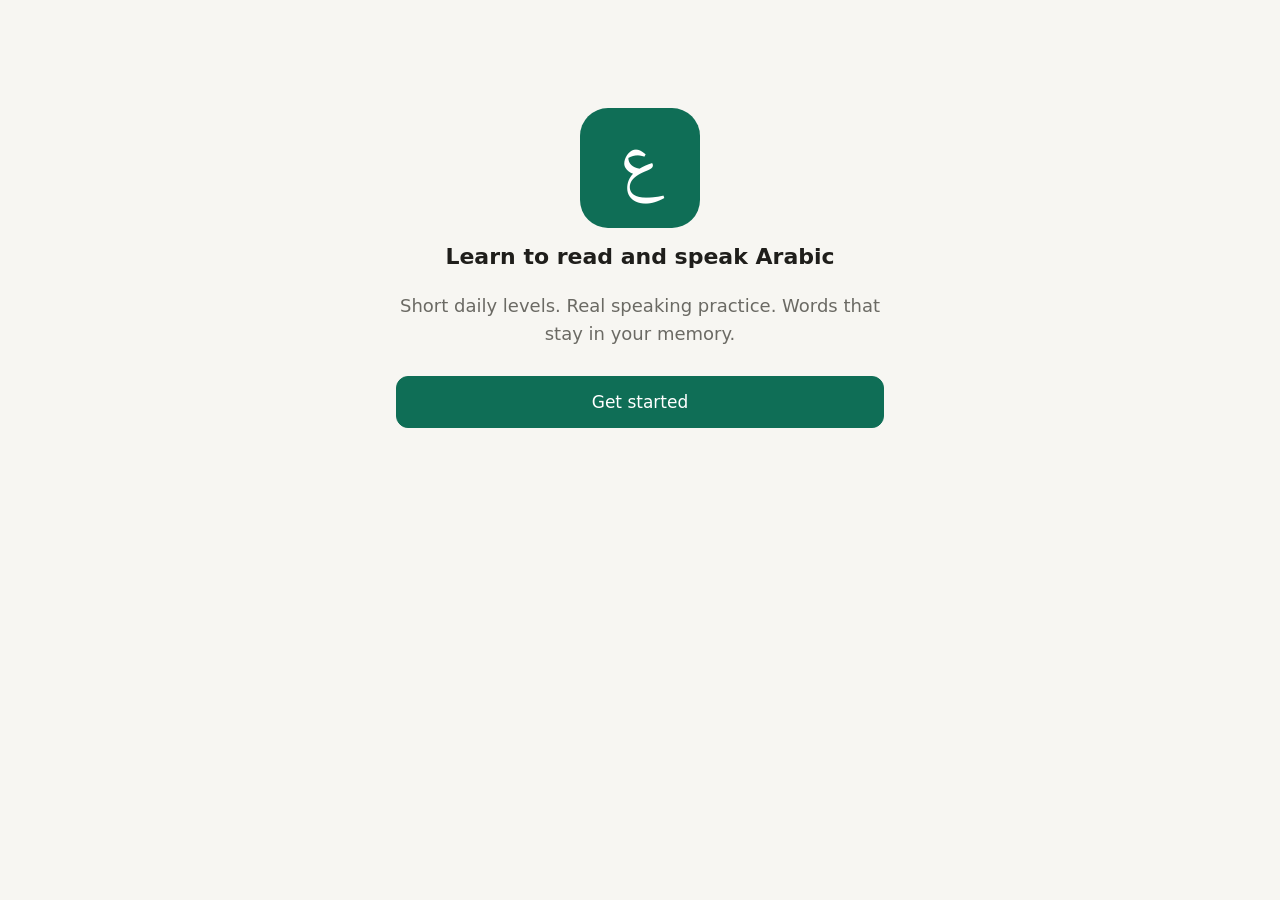
==== index.html @ 5d6df6ac "Release 1: engine, onboarding, Foundations, Umrah path Days 1-7 Co-Authored-By: Claude Opus 5.5 <nor" ====
<!DOCTYPE html>
<html lang="en" dir="ltr">
<head>
  <meta charset="utf-8">
  <meta name="viewport" content="width=device-width, initial-scale=1, viewport-fit=cover">
  <title>KN Arabic Tutor</title>
  <meta name="description" content="Learn to read and speak Arabic with short daily levels and speaking practice.">
  <meta name="theme-color" content="#0f6e56">
  <link rel="manifest" href="manifest.webmanifest">
  <link rel="icon" href="icons/icon.svg" type="image/svg+xml">
  <link rel="apple-touch-icon" href="icons/icon-192.png">
  <link rel="preconnect" href="https://fonts.googleapis.com">
  <link rel="preconnect" href="https://fonts.gstatic.com" crossorigin>
  <link href="https://fonts.googleapis.com/css2?family=Noto+Naskh+Arabic:wght@400;600&family=Noto+Nastaliq+Urdu&display=swap" rel="stylesheet">
  <link rel="stylesheet" href="css/style.css">
</head>
<body>
  <div id="app"><main class="screen"><p class="hint center">Loading…</p></main></div>
  <noscript>This app needs JavaScript.</noscript>
  <script type="module" src="js/app.js"></script>
</body>
</html>
---- css/style.css ----
:root {
  --bg: #f7f6f2; --card: #ffffff; --ink: #1f1e1b; --muted: #6b6a64; --line: #e3e1da;
  --accent: #0f6e56; --accent-bg: #e1f5ee; --good: #2f7d1f; --good-bg: #eaf3de; --bad: #a32d2d; --bad-bg: #fcebeb;
  --warn: #854f0b; --radius: 14px;
  --ar: 'Noto Naskh Arabic', 'Geeza Pro', 'Arial', serif;
}
@media (prefers-color-scheme: dark) {
  :root { --bg: #171715; --card: #22221f; --ink: #f1efe8; --muted: #a9a79f; --line: #3a3935;
    --accent: #5dcaa5; --accent-bg: #0b3b30; --good: #97c459; --good-bg: #1f3310; --bad: #f09595; --bad-bg: #4a1818; --warn: #fac775; }
}
* { box-sizing: border-box; }
html, body { margin: 0; background: var(--bg); color: var(--ink); font: 16px/1.55 system-ui, -apple-system, 'Segoe UI', Roboto, sans-serif; }
html[lang=ur] body { font-family: 'Noto Nastaliq Urdu', system-ui, sans-serif; line-height: 2; }
.screen { max-width: 520px; margin: 0 auto; padding: 16px 16px calc(32px + env(safe-area-inset-bottom)); }
h1 { font-size: 22px; font-weight: 600; margin: 12px 0 8px; }
h2 { font-size: 17px; font-weight: 600; margin: 20px 0 8px; }
.hint { color: var(--muted); font-size: 14px; }
.center { text-align: center; }
.hidden { display: none !important; }
.ar { font-family: var(--ar); direction: rtl; unicode-bidi: isolate; }
.lead { font-size: 18px; color: var(--muted); }
.ok { color: var(--good); } .bad { color: var(--bad); } .warn { color: var(--warn); }
.err { color: var(--bad); font-size: 14px; min-height: 1em; }

.btn { appearance: none; border: 1px solid var(--line); background: var(--card); color: var(--ink); border-radius: 12px; padding: 12px 16px; font: inherit; font-weight: 500; cursor: pointer; min-height: 48px; }
.btn:active { transform: scale(0.98); }
.btn.primary { background: var(--accent); border-color: var(--accent); color: #fff; }
@media (prefers-color-scheme: dark) { .btn.primary { color: #062b22; } }
.btn.big { width: 100%; margin: 10px 0; font-size: 17px; }
.btn.small { min-height: 36px; padding: 6px 12px; font-size: 14px; }
.btn.round { width: 56px; height: 56px; border-radius: 50%; font-size: 20px; padding: 0; }
.btn.good, .opt.good { background: var(--good-bg); border-color: var(--good); color: var(--good); }
.btn.bad, .opt.bad { background: var(--bad-bg); border-color: var(--bad); color: var(--bad); }
.btn:disabled { opacity: .6; }
.btn.file { display: block; text-align: center; line-height: 24px; }
.icon-btn { border: 0; background: none; color: var(--ink); font-size: 22px; width: 44px; height: 44px; cursor: pointer; }
.row { display: flex; gap: 10px; margin-top: 14px; }
.row .btn { flex: 1; }
.stack { display: grid; gap: 4px; }

.welcome { text-align: center; padding-top: 12vh; }
.logo { font-size: 72px; width: 120px; height: 120px; margin: 0 auto 8px; border-radius: 28px; background: var(--accent); color: #fff; display: grid; place-items: center; line-height: 1; }
.ob-progress { height: 4px; background: var(--line); border-radius: 4px; overflow: hidden; margin: 8px 0 16px; }
.ob-progress span, .lv-bar i, .bar i { display: block; height: 100%; background: var(--accent); border-radius: 4px; }
.choices { display: grid; gap: 10px; margin: 12px 0; }
.choice { display: flex; gap: 12px; align-items: flex-start; padding: 14px; border: 1px solid var(--line); border-radius: var(--radius); background: var(--card); cursor: pointer; }
.choice input { margin-top: 4px; width: 20px; height: 20px; accent-color: var(--accent); }
.choice span { display: grid; } .choice small { color: var(--muted); }
.choice.disabled { opacity: .55; }
input[type=date], input[type=password], input[type=text], select { width: 100%; min-height: 48px; border: 1px solid var(--line); border-radius: 12px; padding: 10px 12px; font: inherit; background: var(--card); color: var(--ink); margin: 6px 0 12px; }
.result { font-size: 40px; font-weight: 600; text-align: center; margin: 8px 0; }

.top { display: flex; align-items: center; justify-content: space-between; gap: 8px; }
.day { font-size: 24px; font-weight: 600; }
.stats { display: grid; grid-template-columns: repeat(4, 1fr); gap: 8px; margin: 16px 0; }
.summary .stats { grid-template-columns: repeat(2, 1fr); }
.stat { background: var(--card); border: 1px solid var(--line); border-radius: 12px; padding: 10px 6px; text-align: center; }
.stat b { display: block; font-size: 22px; }
.stat span { font-size: 12px; color: var(--muted); }
.banner { background: var(--accent-bg); border-radius: 12px; padding: 10px 12px; margin: 8px 0; display: flex; gap: 8px; align-items: center; justify-content: space-between; font-size: 14px; }
.ready .bar-row { display: grid; grid-template-columns: 1fr 90px 44px; gap: 8px; align-items: center; font-size: 14px; margin: 6px 0; }
.bar { height: 8px; background: var(--line); border-radius: 8px; overflow: hidden; }

.lv-top { display: flex; align-items: center; gap: 8px; }
.lv-bar { flex: 1; height: 8px; background: var(--line); border-radius: 8px; overflow: hidden; }
.round-name { color: var(--accent); font-weight: 600; font-size: 14px; margin: 8px 0; }
.card { background: var(--card); border: 1px solid var(--line); border-radius: var(--radius); padding: 18px 16px; text-align: center; margin: 8px 0; }
.big-ar { font-size: 44px; line-height: 1.7; }
.letter { font-size: 96px; line-height: 1.4; }
.ayah { font-size: 30px; line-height: 2.1; }
.tr { color: var(--muted); font-size: 16px; margin-top: 4px; }
.mean { font-size: 19px; font-weight: 600; margin-top: 8px; }
.mean-ur { font-family: 'Noto Nastaliq Urdu', serif; font-size: 17px; color: var(--muted); line-height: 2.1; }
.hook { margin-top: 12px; padding: 10px 12px; background: var(--accent-bg); border-radius: 10px; text-align: start; font-size: 14px; }
.label { display: block; font-size: 12px; color: var(--muted); text-transform: none; }
.forms { display: grid; grid-template-columns: 1fr 1fr; gap: 8px; margin-top: 12px; }
.forms > div, .msa { border: 1px dashed var(--line); border-radius: 10px; padding: 8px; }
.forms .ar, .msa .ar { display: block; font-size: 22px; }
.forms small { color: var(--muted); }
.msa { margin-top: 8px; }
.audio { display: flex; gap: 10px; align-items: center; justify-content: center; margin: 10px 0; }
.q { font-weight: 600; margin: 8px 0; }
.options { display: grid; gap: 10px; margin: 12px 0; }
.opt { font-size: 17px; min-height: 56px; }
.ar-opt .ar, .opt .ar { font-size: 26px; }
.fb { min-height: 1.5em; font-size: 15px; text-align: center; }
.fb.ok { color: var(--good); } .fb.bad { color: var(--bad); }
.mic-btn { display: flex; align-items: center; justify-content: center; gap: 10px; }
.mic { width: 14px; height: 20px; border: 2px solid currentColor; border-radius: 8px; display: inline-block; }
.gem { white-space: pre-wrap; font-size: 14px; text-align: start; margin: 8px 0; }
#gem { margin-top: 6px; }
.line { min-height: 64px; border-bottom: 2px solid var(--line); display: flex; flex-wrap: wrap; gap: 8px; padding: 8px 0; }
.tiles { display: flex; flex-wrap: wrap; gap: 8px; margin: 12px 0; min-height: 56px; }
.tile { font-family: var(--ar); font-size: 24px; min-height: 52px; padding: 0 14px; border-radius: 12px; border: 1px solid var(--line); background: var(--card); color: var(--ink); cursor: pointer; }
.tile.used { opacity: .3; }
.score { font-size: 56px; font-weight: 700; text-align: center; }
.missed { padding: 0; list-style: none; } .missed li { padding: 6px 0; border-bottom: 1px solid var(--line); }
.missed .ar { font-size: 22px; }
.settings label { display: block; font-size: 14px; color: var(--muted); }
.settings label.inline { display: flex; gap: 8px; align-items: center; color: var(--ink); font-size: 15px; margin: 6px 0; }
.settings fieldset { border: 1px solid var(--line); border-radius: 12px; margin: 6px 0 12px; }
hr { border: 0; border-top: 1px solid var(--line); margin: 20px 0; }
.toast { position: fixed; left: 50%; bottom: 24px; transform: translateX(-50%); background: var(--ink); color: var(--bg); padding: 10px 16px; border-radius: 10px; font-size: 14px; max-width: 90vw; z-index: 10; }
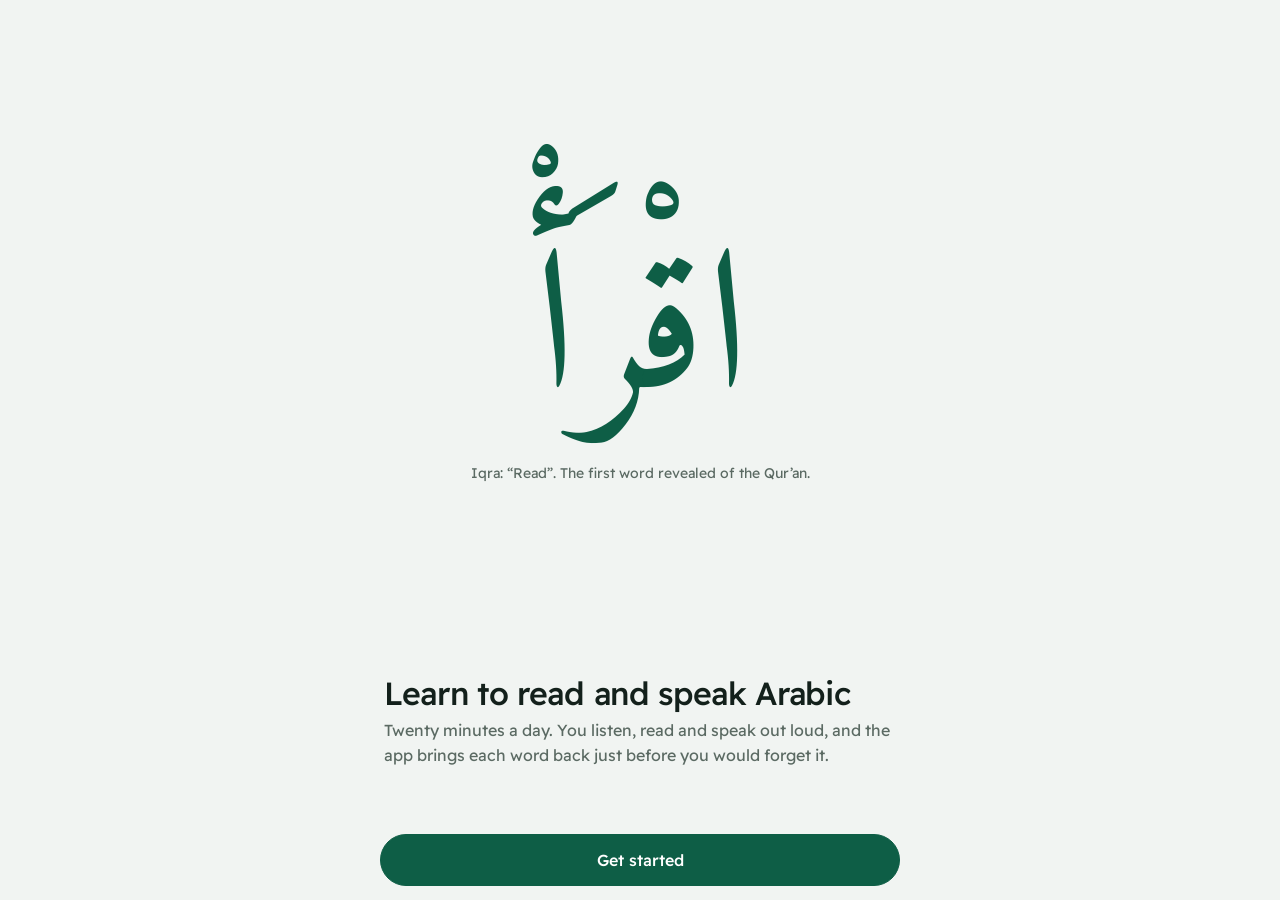
==== commit 55b1effe: "v3: design revamp — tabbed app shell, Today screen with 8-point streak star, bottom action dock with" ====
--- a/index.html
+++ b/index.html
@@ -5,17 +5,18 @@
   <meta name="viewport" content="width=device-width, initial-scale=1, viewport-fit=cover">
   <title>KN Arabic Tutor</title>
   <meta name="description" content="Learn to read and speak Arabic with short daily levels and speaking practice.">
-  <meta name="theme-color" content="#0f6e56">
+  <meta name="theme-color" content="#F1F4F2" media="(prefers-color-scheme: light)">
+  <meta name="theme-color" content="#0E1613" media="(prefers-color-scheme: dark)">
   <link rel="manifest" href="manifest.webmanifest">
   <link rel="icon" href="icons/icon.svg" type="image/svg+xml">
   <link rel="apple-touch-icon" href="icons/icon-192.png">
   <link rel="preconnect" href="https://fonts.googleapis.com">
   <link rel="preconnect" href="https://fonts.gstatic.com" crossorigin>
-  <link href="https://fonts.googleapis.com/css2?family=Noto+Naskh+Arabic:wght@400;600&family=Noto+Nastaliq+Urdu&display=swap" rel="stylesheet">
+  <link href="https://fonts.googleapis.com/css2?family=Amiri:wght@400;700&family=Amiri+Quran&family=Noto+Nastaliq+Urdu:wght@400;600&family=Readex+Pro:wght@300;400;500;600&display=swap" rel="stylesheet">
   <link rel="stylesheet" href="css/style.css">
 </head>
 <body>
-  <div id="app"><main class="screen"><p class="hint center">Loading…</p></main></div>
+  <div id="app"><div class="boot"><div class="boot-mark ar" lang="ar">ع</div></div></div>
   <noscript>This app needs JavaScript.</noscript>
   <script type="module" src="js/app.js"></script>
 </body>
--- a/css/style.css
+++ b/css/style.css
@@ -1,103 +1,283 @@
+/* KN Arabic Tutor — "Marble and green".
+   Cool marble page, Rawdah green for action, brass only for achievement (streak star, boss levels).
+   Readex Pro for interface text, Amiri for Arabic, Amiri Quran for ayahs, Noto Nastaliq for Urdu. */
 :root {
-  --bg: #f7f6f2; --card: #ffffff; --ink: #1f1e1b; --muted: #6b6a64; --line: #e3e1da;
-  --accent: #0f6e56; --accent-bg: #e1f5ee; --good: #2f7d1f; --good-bg: #eaf3de; --bad: #a32d2d; --bad-bg: #fcebeb;
-  --warn: #854f0b; --radius: 14px;
-  --ar: 'Noto Naskh Arabic', 'Geeza Pro', 'Arial', serif;
+  --marble: #F1F4F2; --paper: #FFFFFF; --ink: #13201B; --muted: #5B6A63; --faint: #8A9893; --line: #DCE3DF;
+  --green: #0E5E46; --on-green: #FFFFFF; --mint: #DDF0E7; --mint-ink: #0B4B38;
+  --brass: #B4862C; --brass-wash: #F5ECD8; --brass-ink: #6E4F10;
+  --rose: #B13A48; --rose-wash: #F9E4E6;
+  --shadow: 0 1px 0 rgba(19, 32, 27, .04), 0 8px 24px -12px rgba(19, 32, 27, .18);
+  --ui: 'Readex Pro', system-ui, -apple-system, 'Segoe UI', Roboto, sans-serif;
+  --arabic: 'Amiri', 'Noto Naskh Arabic', 'Geeza Pro', serif;
+  --quran: 'Amiri Quran', 'Amiri', serif;
+  --urdu: 'Noto Nastaliq Urdu', 'Jameel Noori Nastaleeq', serif;
+  --dock-h: 96px;
 }
 @media (prefers-color-scheme: dark) {
-  :root { --bg: #171715; --card: #22221f; --ink: #f1efe8; --muted: #a9a79f; --line: #3a3935;
-    --accent: #5dcaa5; --accent-bg: #0b3b30; --good: #97c459; --good-bg: #1f3310; --bad: #f09595; --bad-bg: #4a1818; --warn: #fac775; }
+  :root {
+    --marble: #0E1613; --paper: #16221D; --ink: #E6EEE9; --muted: #9AABA3; --faint: #71817A; --line: #26352F;
+    --green: #4FC08F; --on-green: #062419; --mint: #173A2D; --mint-ink: #B9E9D3;
+    --brass: #DDB461; --brass-wash: #3A2F17; --brass-ink: #F1D9A2;
+    --rose: #F08A95; --rose-wash: #3D1C21;
+    --shadow: 0 1px 0 rgba(0, 0, 0, .3), 0 10px 30px -14px rgba(0, 0, 0, .7);
+  }
 }
+
 * { box-sizing: border-box; }
-html, body { margin: 0; background: var(--bg); color: var(--ink); font: 16px/1.55 system-ui, -apple-system, 'Segoe UI', Roboto, sans-serif; }
-html[lang=ur] body { font-family: 'Noto Nastaliq Urdu', system-ui, sans-serif; line-height: 2; }
-.screen { max-width: 520px; margin: 0 auto; padding: 16px 16px calc(32px + env(safe-area-inset-bottom)); }
-h1 { font-size: 22px; font-weight: 600; margin: 12px 0 8px; }
-h2 { font-size: 17px; font-weight: 600; margin: 20px 0 8px; }
-.hint { color: var(--muted); font-size: 14px; }
+html { -webkit-text-size-adjust: 100%; }
+body { margin: 0; background: var(--marble); color: var(--ink); font: 400 16px/1.55 var(--ui); -webkit-font-smoothing: antialiased; }
+html[lang=ur] body { font-family: var(--urdu), var(--ui); line-height: 2.05; }
+button, input, select { font: inherit; color: inherit; }
+button { cursor: pointer; -webkit-tap-highlight-color: transparent; }
+:focus-visible { outline: 3px solid var(--green); outline-offset: 2px; border-radius: 12px; }
+.hidden { display: none !important; }
 .center { text-align: center; }
-.hidden { display: none !important; }
-.ar { font-family: var(--ar); direction: rtl; unicode-bidi: isolate; }
-.lead { font-size: 18px; color: var(--muted); }
-.ok { color: var(--good); } .bad { color: var(--bad); } .warn { color: var(--warn); }
-.err { color: var(--bad); font-size: 14px; min-height: 1em; }
-
-.btn { appearance: none; border: 1px solid var(--line); background: var(--card); color: var(--ink); border-radius: 12px; padding: 12px 16px; font: inherit; font-weight: 500; cursor: pointer; min-height: 48px; }
-.btn:active { transform: scale(0.98); }
-.btn.primary { background: var(--accent); border-color: var(--accent); color: #fff; }
-@media (prefers-color-scheme: dark) { .btn.primary { color: #062b22; } }
-.btn.big { width: 100%; margin: 10px 0; font-size: 17px; }
-.btn.small { min-height: 36px; padding: 6px 12px; font-size: 14px; }
-.btn.round { width: 56px; height: 56px; border-radius: 50%; font-size: 20px; padding: 0; }
-.btn.good, .opt.good { background: var(--good-bg); border-color: var(--good); color: var(--good); }
-.btn.bad, .opt.bad { background: var(--bad-bg); border-color: var(--bad); color: var(--bad); }
-.btn:disabled { opacity: .6; }
-.btn.file { display: block; text-align: center; line-height: 24px; }
-.icon-btn { border: 0; background: none; color: var(--ink); font-size: 22px; width: 44px; height: 44px; cursor: pointer; }
-.row { display: flex; gap: 10px; margin-top: 14px; }
-.row .btn { flex: 1; }
-.stack { display: grid; gap: 4px; }
-
-.welcome { text-align: center; padding-top: 12vh; }
-.logo { font-size: 72px; width: 120px; height: 120px; margin: 0 auto 8px; border-radius: 28px; background: var(--accent); color: #fff; display: grid; place-items: center; line-height: 1; }
-.ob-progress { height: 4px; background: var(--line); border-radius: 4px; overflow: hidden; margin: 8px 0 16px; }
-.ob-progress span, .lv-bar i, .bar i { display: block; height: 100%; background: var(--accent); border-radius: 4px; }
-.choices { display: grid; gap: 10px; margin: 12px 0; }
-.choice { display: flex; gap: 12px; align-items: flex-start; padding: 14px; border: 1px solid var(--line); border-radius: var(--radius); background: var(--card); cursor: pointer; }
-.choice input { margin-top: 4px; width: 20px; height: 20px; accent-color: var(--accent); }
-.choice span { display: grid; } .choice small { color: var(--muted); }
-.choice.disabled { opacity: .55; }
-input[type=date], input[type=password], input[type=text], select { width: 100%; min-height: 48px; border: 1px solid var(--line); border-radius: 12px; padding: 10px 12px; font: inherit; background: var(--card); color: var(--ink); margin: 6px 0 12px; }
-.result { font-size: 40px; font-weight: 600; text-align: center; margin: 8px 0; }
-
-.top { display: flex; align-items: center; justify-content: space-between; gap: 8px; }
-.day { font-size: 24px; font-weight: 600; }
-.stats { display: grid; grid-template-columns: repeat(4, 1fr); gap: 8px; margin: 16px 0; }
-.summary .stats { grid-template-columns: repeat(2, 1fr); }
-.stat { background: var(--card); border: 1px solid var(--line); border-radius: 12px; padding: 10px 6px; text-align: center; }
-.stat b { display: block; font-size: 22px; }
-.stat span { font-size: 12px; color: var(--muted); }
-.banner { background: var(--accent-bg); border-radius: 12px; padding: 10px 12px; margin: 8px 0; display: flex; gap: 8px; align-items: center; justify-content: space-between; font-size: 14px; }
-.ready .bar-row { display: grid; grid-template-columns: 1fr 90px 44px; gap: 8px; align-items: center; font-size: 14px; margin: 6px 0; }
-.bar { height: 8px; background: var(--line); border-radius: 8px; overflow: hidden; }
-
-.lv-top { display: flex; align-items: center; gap: 8px; }
-.lv-bar { flex: 1; height: 8px; background: var(--line); border-radius: 8px; overflow: hidden; }
-.round-name { color: var(--accent); font-weight: 600; font-size: 14px; margin: 8px 0; }
-.card { background: var(--card); border: 1px solid var(--line); border-radius: var(--radius); padding: 18px 16px; text-align: center; margin: 8px 0; }
-.big-ar { font-size: 44px; line-height: 1.7; }
-.letter { font-size: 96px; line-height: 1.4; }
-.ayah { font-size: 30px; line-height: 2.1; }
-.tr { color: var(--muted); font-size: 16px; margin-top: 4px; }
-.mean { font-size: 19px; font-weight: 600; margin-top: 8px; }
-.mean-ur { font-family: 'Noto Nastaliq Urdu', serif; font-size: 17px; color: var(--muted); line-height: 2.1; }
-.hook { margin-top: 12px; padding: 10px 12px; background: var(--accent-bg); border-radius: 10px; text-align: start; font-size: 14px; }
-.label { display: block; font-size: 12px; color: var(--muted); text-transform: none; }
-.forms { display: grid; grid-template-columns: 1fr 1fr; gap: 8px; margin-top: 12px; }
-.forms > div, .msa { border: 1px dashed var(--line); border-radius: 10px; padding: 8px; }
-.forms .ar, .msa .ar { display: block; font-size: 22px; }
-.forms small { color: var(--muted); }
-.msa { margin-top: 8px; }
-.audio { display: flex; gap: 10px; align-items: center; justify-content: center; margin: 10px 0; }
-.q { font-weight: 600; margin: 8px 0; }
-.options { display: grid; gap: 10px; margin: 12px 0; }
-.opt { font-size: 17px; min-height: 56px; }
-.ar-opt .ar, .opt .ar { font-size: 26px; }
-.fb { min-height: 1.5em; font-size: 15px; text-align: center; }
-.fb.ok { color: var(--good); } .fb.bad { color: var(--bad); }
-.mic-btn { display: flex; align-items: center; justify-content: center; gap: 10px; }
-.mic { width: 14px; height: 20px; border: 2px solid currentColor; border-radius: 8px; display: inline-block; }
-.gem { white-space: pre-wrap; font-size: 14px; text-align: start; margin: 8px 0; }
-#gem { margin-top: 6px; }
-.line { min-height: 64px; border-bottom: 2px solid var(--line); display: flex; flex-wrap: wrap; gap: 8px; padding: 8px 0; }
-.tiles { display: flex; flex-wrap: wrap; gap: 8px; margin: 12px 0; min-height: 56px; }
-.tile { font-family: var(--ar); font-size: 24px; min-height: 52px; padding: 0 14px; border-radius: 12px; border: 1px solid var(--line); background: var(--card); color: var(--ink); cursor: pointer; }
-.tile.used { opacity: .3; }
-.score { font-size: 56px; font-weight: 700; text-align: center; }
-.missed { padding: 0; list-style: none; } .missed li { padding: 6px 0; border-bottom: 1px solid var(--line); }
-.missed .ar { font-size: 22px; }
-.settings label { display: block; font-size: 14px; color: var(--muted); }
-.settings label.inline { display: flex; gap: 8px; align-items: center; color: var(--ink); font-size: 15px; margin: 6px 0; }
-.settings fieldset { border: 1px solid var(--line); border-radius: 12px; margin: 6px 0 12px; }
-hr { border: 0; border-top: 1px solid var(--line); margin: 20px 0; }
-.toast { position: fixed; left: 50%; bottom: 24px; transform: translateX(-50%); background: var(--ink); color: var(--bg); padding: 10px 16px; border-radius: 10px; font-size: 14px; max-width: 90vw; z-index: 10; }
+.ar { font-family: var(--arabic); direction: rtl; unicode-bidi: isolate; }
+[lang=ur], .mean-ur { font-family: var(--urdu); }
+@media (prefers-reduced-motion: reduce) { *, *::before, *::after { animation: none !important; transition: none !important; } }
+
+h1 { font-size: 28px; line-height: 1.2; font-weight: 500; letter-spacing: -0.01em; margin: 0 0 6px; }
+h2 { font-size: 19px; line-height: 1.3; font-weight: 500; margin: 0 0 6px; }
+html[lang=ur] h1 { font-size: 26px; line-height: 1.9; }
+.lead { color: var(--muted); font-size: 16px; margin: 0 0 12px; max-width: 34em; }
+.hint { color: var(--muted); font-size: 14px; margin: 6px 0; }
+.ok { color: var(--green); } .bad { color: var(--rose); } .warn { color: var(--brass-ink); }
+.err { color: var(--rose); font-size: 14px; margin: 0 0 8px; }
+.err:empty { display: none; }
+
+/* ---------- buttons ---------- */
+.btn { appearance: none; border: 1.5px solid var(--line); background: var(--paper); border-radius: 999px; min-height: 52px; padding: 0 22px; font-weight: 500; font-size: 16px; display: inline-flex; align-items: center; justify-content: center; gap: 8px; transition: transform .12s ease, background-color .15s ease; }
+.btn:active { transform: scale(.98); }
+.btn.primary { background: var(--green); border-color: var(--green); color: var(--on-green); }
+.btn.small { min-height: 40px; padding: 0 16px; font-size: 14px; }
+.btn.ghost { background: transparent; border-color: transparent; color: var(--green); }
+.btn.text { background: none; border: 0; color: var(--green); min-height: 44px; width: 100%; }
+.btn.danger { color: var(--rose); border-color: var(--rose-wash); background: transparent; }
+.btn.wide { width: 100%; margin: 12px 0; }
+.btn:disabled { opacity: .5; }
+.center-btn { display: flex; margin: 8px auto; }
+.icon-btn { width: 44px; height: 44px; border: 0; background: none; display: inline-grid; place-items: center; border-radius: 50%; flex: none; }
+.ic { display: inline-grid; place-items: center; width: 24px; height: 24px; }
+.ic svg { width: 24px; height: 24px; fill: none; stroke: currentColor; stroke-width: 1.8; stroke-linecap: round; stroke-linejoin: round; }
+.ic svg .fill { fill: currentColor; stroke: none; }
+
+/* ---------- loading ---------- */
+.boot { min-height: 100dvh; display: grid; place-items: center; }
+.boot-mark { font-size: 72px; color: var(--green); animation: breathe 1.4s ease-in-out infinite; }
+@keyframes breathe { 50% { opacity: .35; } }
+
+/* ---------- app shell with tabs ---------- */
+.shell { min-height: 100dvh; }
+.page { max-width: 520px; margin: 0 auto; padding: calc(20px + env(safe-area-inset-top)) 20px calc(110px + env(safe-area-inset-bottom)); }
+.tabbar { position: fixed; inset: auto 0 0 0; display: flex; justify-content: center; gap: 4px; padding: 8px 12px calc(8px + env(safe-area-inset-bottom)); background: color-mix(in srgb, var(--paper) 92%, transparent); backdrop-filter: blur(14px); -webkit-backdrop-filter: blur(14px); border-top: 1px solid var(--line); z-index: 5; }
+.tab { flex: 1; max-width: 120px; border: 0; background: none; display: grid; justify-items: center; gap: 2px; padding: 6px 0; color: var(--faint); font-size: 12px; font-weight: 500; border-radius: 14px; }
+.tab.on { color: var(--green); }
+.tab.on .ic svg { stroke-width: 2.2; }
+html[lang=ur] .tab { font-size: 13px; line-height: 1.6; }
+.page-head { margin: 8px 0 18px; }
+.group-title { margin: 28px 0 8px; font-size: 17px; }
+
+/* ---------- today ---------- */
+.today-head { margin: 4px 0 4px; }
+.today-head h1 { font-size: 34px; }
+.star-wrap { margin: 8px auto 4px; max-width: 260px; }
+.star-wrap.small { max-width: 190px; }
+.star { width: 100%; height: auto; display: block; }
+.star .tip { fill: var(--line); transition: fill .4s ease; }
+.star .tip.on { fill: var(--brass); }
+.star .core { fill: var(--paper); stroke: var(--line); stroke-width: 1.5; }
+.star-n { font: 600 44px var(--ui); fill: var(--ink); text-anchor: middle; }
+.star-sub { font: 400 12.5px var(--ui); fill: var(--muted); text-anchor: middle; }
+.today-card { background: var(--paper); border-radius: 28px; padding: 22px 20px 20px; box-shadow: var(--shadow); margin: 18px 0 14px; }
+.today-card .btn { width: 100%; margin-top: 6px; }
+.today-card.done { background: var(--mint); box-shadow: none; }
+.today-card.done h2 { color: var(--mint-ink); }
+.preview { display: flex; flex-wrap: wrap; gap: 6px 14px; margin: 6px 0 10px; }
+.preview .ar { font-size: 30px; line-height: 1.6; color: var(--green); }
+.note { display: flex; align-items: center; justify-content: space-between; gap: 12px; padding: 12px 16px; border-radius: 18px; background: var(--paper); border: 1px solid var(--line); margin: 10px 0; font-size: 14px; }
+.note.brass { background: var(--brass-wash); border-color: transparent; color: var(--brass-ink); font-weight: 500; }
+.install { margin-top: 20px; }
+
+/* ---------- lists (practice, progress, settings) ---------- */
+.group { background: var(--paper); border-radius: 20px; box-shadow: var(--shadow); overflow: hidden; }
+.group > * + * { border-top: 1px solid var(--line); }
+.row-btn { width: 100%; text-align: start; border: 0; background: none; padding: 16px 18px; display: flex; align-items: center; justify-content: space-between; gap: 12px; min-height: 64px; cursor: pointer; }
+.row-btn span { display: grid; gap: 2px; }
+.row-btn b, .rp-main b { font-weight: 500; }
+.row-btn small, .rp-main small { color: var(--muted); font-size: 13.5px; }
+.row-btn[aria-disabled=true] { opacity: .55; }
+.row-btn::after { content: ''; width: 8px; height: 8px; border-top: 2px solid var(--faint); border-right: 2px solid var(--faint); transform: rotate(45deg); flex: none; }
+html[dir=rtl] .row-btn::after { transform: rotate(-135deg); }
+.rp-row { display: flex; align-items: stretch; }
+.rp-main { flex: 1; text-align: start; border: 0; background: none; padding: 14px 18px; display: grid; gap: 2px; min-height: 64px; }
+.rp-gem { border: 0; border-inline-start: 1px solid var(--line); background: none; color: var(--green); width: 76px; display: grid; place-items: center; align-content: center; gap: 2px; font-size: 12px; font-weight: 500; }
+.best { font-style: normal; color: var(--green); font-weight: 500; }
+.figures { display: grid; grid-template-columns: repeat(4, 1fr); background: var(--paper); border-radius: 20px; box-shadow: var(--shadow); padding: 14px 6px; }
+.figures.two { grid-template-columns: 1fr 1fr; margin: 18px 0; }
+.figures div { display: grid; justify-items: center; text-align: center; }
+.figures b { font-size: 24px; font-weight: 500; }
+.figures span { font-size: 12px; color: var(--muted); line-height: 1.3; }
+.days { display: grid; grid-template-columns: repeat(14, 1fr); gap: 4px; }
+.day-cell { display: grid; justify-items: center; gap: 4px; font-size: 11px; color: var(--faint); }
+.day-cell i { width: 100%; aspect-ratio: 1; max-width: 26px; border-radius: 8px; background: var(--line); }
+.day-cell.pass i { background: var(--green); }
+.day-cell.tried i { background: var(--brass); }
+.day-cell.is-today span { color: var(--ink); font-weight: 600; }
+.path-row { padding: 14px 18px; display: grid; gap: 6px; }
+.path-line { display: flex; justify-content: space-between; gap: 10px; }
+.path-line b { font-weight: 500; }
+.path-row small { color: var(--muted); font-size: 13px; }
+.bar { position: relative; height: 8px; border-radius: 8px; background: var(--line); overflow: hidden; }
+.bar s { position: absolute; inset: 0 auto 0 0; background: var(--mint); border-radius: 8px; }
+.bar i { position: absolute; inset: 0 auto 0 0; background: var(--green); border-radius: 8px; z-index: 1; }
+html[dir=rtl] .bar s, html[dir=rtl] .bar i { inset: 0 0 0 auto; }
+.shelves { display: grid; gap: 10px; background: var(--paper); border-radius: 20px; padding: 16px 18px; box-shadow: var(--shadow); }
+.shelf { display: grid; grid-template-columns: 112px 1fr 36px; gap: 10px; align-items: center; }
+.shelf-name { display: grid; font-size: 14px; font-weight: 500; line-height: 1.3; }
+.shelf-name small { font-weight: 400; color: var(--muted); font-size: 12px; }
+.shelf-bar { height: 10px; border-radius: 6px; background: var(--marble); overflow: hidden; }
+.shelf-bar i { display: block; height: 100%; background: var(--green); border-radius: 6px; }
+.shelf b { text-align: end; font-weight: 500; }
+.form { padding: 4px 18px; }
+.form label { display: grid; gap: 4px; padding: 12px 0; font-size: 14px; color: var(--muted); }
+.form label.check { display: flex; align-items: center; gap: 12px; color: var(--ink); font-size: 16px; min-height: 52px; padding: 6px 0; }
+.form input[type=checkbox] { width: 22px; height: 22px; accent-color: var(--green); }
+.field { width: 100%; min-height: 52px; border: 1.5px solid var(--line); border-radius: 16px; padding: 10px 14px; background: var(--paper); color: var(--ink); font-size: 16px; }
+.field:focus { outline: none; border-color: var(--green); }
+.field.big { min-height: 60px; font-size: 18px; margin-top: 18px; }
+.form .field { background: var(--marble); border-color: transparent; }
+
+/* ---------- full-screen flows (onboarding, levels) ---------- */
+.flow { min-height: 100dvh; max-width: 560px; margin: 0 auto; display: flex; flex-direction: column; padding: calc(8px + env(safe-area-inset-top)) 20px calc(var(--dock-h) + 24px + env(safe-area-inset-bottom)); }
+.flow-top { display: flex; align-items: center; gap: 10px; min-height: 52px; }
+.meter { flex: 1; height: 8px; background: var(--line); border-radius: 8px; overflow: hidden; }
+.meter i { display: block; height: 100%; background: var(--green); border-radius: 8px; transition: width .35s ease; }
+html[dir=rtl] .meter i { margin-inline-start: auto; }
+.count { font-size: 13px; color: var(--muted); min-width: 44px; text-align: end; font-variant-numeric: tabular-nums; }
+.flow-body { padding-top: 18px; }
+.round-name { color: var(--green); font-weight: 500; font-size: 14px; margin: 6px 0 0; }
+.round-name.boss { color: var(--brass-ink); background: var(--brass-wash); align-self: flex-start; padding: 4px 12px; border-radius: 999px; }
+.round-name.inline { flex: 1; text-align: center; margin: 0; }
+.stage { flex: 1; display: flex; flex-direction: column; justify-content: center; padding: 12px 0; }
+.dock { position: fixed; inset: auto 0 0 0; padding: 14px 20px calc(14px + env(safe-area-inset-bottom)); background: var(--marble); z-index: 4; transition: background-color .2s ease; }
+.dock > * { max-width: 520px; margin-inline: auto; }
+.dock > .btn { display: flex; width: 100%; }
+.dock.ok { background: var(--mint); }
+.dock.bad { background: var(--rose-wash); }
+.verdict { display: grid; gap: 2px; margin-bottom: 10px; font-size: 15px; }
+.verdict:empty { display: none; }
+.dock.ok .verdict b { color: var(--mint-ink); font-size: 18px; font-weight: 600; }
+.dock.bad .verdict b { color: var(--rose); font-size: 18px; font-weight: 600; }
+.verdict .ar { font-size: 22px; }
+.pair { display: flex; gap: 10px; }
+.pair .btn { flex: 1; }
+
+/* welcome */
+.welcome { min-height: 100dvh; max-width: 560px; margin: 0 auto; display: flex; flex-direction: column; padding: calc(24px + env(safe-area-inset-top)) 24px calc(var(--dock-h) + 24px); }
+.welcome-art { flex: 1; display: grid; place-content: center; text-align: center; }
+.iqra { font-size: clamp(120px, 42vw, 200px); line-height: 1.25; color: var(--green); animation: rise .9s cubic-bezier(.2, .7, .2, 1) both; }
+.iqra-note { color: var(--muted); font-size: 14px; margin: 0; animation: rise .9s .25s cubic-bezier(.2, .7, .2, 1) both; }
+@keyframes rise { from { opacity: 0; transform: translateY(14px); } }
+@keyframes drop { from { opacity: 0; transform: translate(-50%, -10px); } }
+.welcome-text h1 { font-size: 32px; }
+
+/* choices */
+.tiles-list { display: grid; gap: 10px; margin: 16px 0; }
+.tile-opt { position: relative; display: flex; align-items: center; gap: 14px; padding: 16px 18px; min-height: 64px; background: var(--paper); border: 1.5px solid var(--line); border-radius: 18px; text-align: start; width: 100%; cursor: pointer; transition: border-color .15s ease, background-color .15s ease; }
+.tile-opt input { position: absolute; opacity: 0; pointer-events: none; }
+.tile-text { flex: 1; display: grid; gap: 2px; }
+.tile-text b { font-weight: 500; }
+.tile-text small { color: var(--muted); font-size: 13.5px; }
+.tick { width: 26px; height: 26px; border-radius: 50%; border: 1.5px solid var(--line); display: grid; place-items: center; flex: none; color: transparent; }
+.tick svg { width: 16px; height: 16px; fill: none; stroke: currentColor; stroke-width: 2.6; stroke-linecap: round; stroke-linejoin: round; }
+.tile-opt:has(input:checked) { border-color: var(--green); background: var(--mint); }
+.tile-opt:has(input:checked) .tick { background: var(--green); border-color: var(--green); color: var(--on-green); }
+.tile-opt:has(input:focus-visible) { outline: 3px solid var(--green); outline-offset: 2px; }
+.tile-opt.disabled { opacity: .5; cursor: default; }
+.big-num { font-size: 72px; font-weight: 300; line-height: 1; margin: 18px 0 8px; font-variant-numeric: tabular-nums; }
+.big-num span { font-size: 28px; color: var(--muted); }
+
+/* the word on stage */
+.word { text-align: center; }
+.glyph { font-size: clamp(52px, 15vw, 76px); line-height: 1.55; text-align: center; color: var(--ink); margin: 4px 0; }
+.glyph.long { font-size: clamp(36px, 10vw, 50px); }
+.glyph.plain { font-family: var(--ui); font-weight: 400; }
+.letter { font-size: clamp(110px, 34vw, 150px); line-height: 1.3; text-align: center; }
+.ayah { font-family: var(--quran); font-size: clamp(28px, 8vw, 36px); line-height: 2.2; text-align: center; }
+.tr-line { color: var(--muted); font-size: 16px; margin: 0; }
+.mean { font-size: 22px; font-weight: 500; margin: 10px 0 0; }
+.mean-ur { font-size: 19px; color: var(--muted); line-height: 2.1; margin: 4px 0 0; }
+.hook { margin: 18px auto 0; padding: 12px 16px; background: var(--brass-wash); color: var(--brass-ink); border-radius: 16px; text-align: start; font-size: 14.5px; max-width: 30em; }
+.hook small { display: block; font-size: 12px; font-weight: 500; opacity: .8; }
+.forms { display: grid; grid-template-columns: 1fr 1fr; gap: 10px; margin-top: 16px; }
+.forms > div, .msa { background: var(--paper); border-radius: 16px; padding: 10px 12px; display: grid; justify-items: center; }
+.forms small, .msa small { color: var(--muted); font-size: 12px; }
+.forms .ar, .msa .ar { font-size: 24px; line-height: 1.7; }
+.forms em { font-style: normal; color: var(--muted); font-size: 13px; }
+.msa { margin-top: 10px; }
+.q { font-size: 15px; color: var(--muted); text-align: center; margin: 0 0 6px; }
+.audio { display: flex; align-items: center; justify-content: center; gap: 8px; margin: 14px 0 4px; }
+.play { width: 64px; height: 64px; border-radius: 50%; border: 0; background: var(--mint); color: var(--green); display: grid; place-items: center; }
+.play .ic, .play .ic svg { width: 28px; height: 28px; }
+.audio.big .play { width: 96px; height: 96px; }
+.audio.big .play .ic, .audio.big .play .ic svg { width: 40px; height: 40px; }
+
+/* answers */
+.answers { display: grid; gap: 10px; margin: 20px 0 0; }
+.answer { min-height: 60px; padding: 12px 18px; border-radius: 18px; border: 1.5px solid var(--line); background: var(--paper); font-size: 17px; text-align: center; transition: border-color .15s ease, background-color .15s ease, transform .12s ease; }
+.answer:active { transform: scale(.985); }
+.answers.arabic .answer .ar { font-size: 28px; line-height: 1.6; }
+.answer.right { border-color: var(--green); background: var(--mint); color: var(--mint-ink); }
+.answer.wrong { border-color: var(--rose); background: var(--rose-wash); color: var(--rose); }
+.answer:disabled { cursor: default; }
+.answer:disabled:not(.right):not(.wrong) { opacity: .55; }
+
+/* microphone */
+.mic-orb { width: 88px; height: 88px; margin: 22px auto 0; border-radius: 50%; border: 0; background: var(--green); color: var(--on-green); display: grid; place-items: center; position: relative; box-shadow: 0 10px 30px -10px color-mix(in srgb, var(--green) 70%, transparent); }
+.mic-orb .ic, .mic-orb .ic svg { width: 34px; height: 34px; }
+.mic-orb.small { width: 52px; height: 52px; margin: 0; box-shadow: none; flex: none; }
+.mic-orb.small .ic, .mic-orb.small .ic svg { width: 24px; height: 24px; }
+.mic-orb.live::before { content: ''; position: absolute; inset: -10px; border-radius: 50%; border: 3px solid var(--green); animation: pulse 1.1s ease-out infinite; }
+.mic-orb:disabled { opacity: .45; }
+@keyframes pulse { from { transform: scale(.85); opacity: 1; } to { transform: scale(1.25); opacity: 0; } }
+#after .mic-orb.small { margin: 8px auto 0; }
+.result-line { min-height: 1.6em; font-size: 15px; }
+.gem { white-space: pre-wrap; font-size: 14.5px; background: var(--paper); border-radius: 16px; margin-top: 8px; }
+.gem:not(:empty) { padding: 12px 16px; }
+
+/* build a sentence */
+.build-mean { text-align: center; font-size: 22px; font-weight: 500; margin: 0 0 18px; }
+.line { min-height: 70px; border-bottom: 2px solid var(--line); display: flex; flex-wrap: wrap; gap: 8px; padding: 8px 0; }
+.tiles { display: flex; flex-wrap: wrap; gap: 8px; margin: 18px 0; justify-content: center; }
+.chip { font-family: var(--arabic); font-size: 26px; line-height: 1.5; min-height: 54px; padding: 2px 16px; border-radius: 14px; border: 1.5px solid var(--line); background: var(--paper); box-shadow: 0 2px 0 var(--line); }
+.chip.used { opacity: .25; box-shadow: none; }
+
+/* conversation */
+.bubble { border-radius: 22px; padding: 12px 16px; margin: 10px 0; max-width: 88%; }
+.bubble .ar { font-size: 28px; line-height: 1.75; }
+.bubble em { display: block; font-style: normal; color: var(--muted); font-size: 14px; }
+.bubble p { margin: 2px 0 0; font-weight: 500; }
+.bubble.npc { background: var(--paper); box-shadow: var(--shadow); margin-inline-end: auto; border-end-start-radius: 6px; }
+.bubble.me { background: var(--mint); margin-inline-start: auto; border-end-end-radius: 6px; }
+.chat .stage { justify-content: flex-end; }
+.flow.level { padding-bottom: calc(210px + env(safe-area-inset-bottom)); }
+.chat { padding-bottom: calc(170px + env(safe-area-inset-bottom)); }
+.log { display: flex; flex-direction: column; }
+.composer { display: flex; align-items: center; gap: 8px; }
+
+/* summaries */
+.summary h1 { margin-top: 10px; }
+.missed { list-style: none; padding: 0; margin: 0; background: var(--paper); border-radius: 20px; box-shadow: var(--shadow); }
+.missed li { display: flex; justify-content: space-between; align-items: center; gap: 12px; padding: 10px 18px; }
+.missed li + li { border-top: 1px solid var(--line); }
+.missed .ar { font-size: 24px; }
+.missed li span:last-child { color: var(--muted); font-size: 14px; text-align: end; }
+
+.toast { position: fixed; left: 50%; top: calc(14px + env(safe-area-inset-top)); transform: translateX(-50%); background: var(--ink); color: var(--marble); padding: 12px 18px; border-radius: 16px; font-size: 14px; max-width: calc(100vw - 40px); z-index: 10; animation: drop .25s ease both; box-shadow: var(--shadow); }
+
+@media (min-width: 700px) {
+  .tabbar { inset: 0 auto 0 0; flex-direction: column; justify-content: flex-start; width: 96px; padding: 24px 8px; border-top: 0; border-inline-end: 1px solid var(--line); }
+  html[dir=rtl] .tabbar { inset: 0 0 0 auto; }
+  .tab { flex: none; max-width: none; padding: 12px 0; }
+  .page { padding-bottom: 48px; }
+}
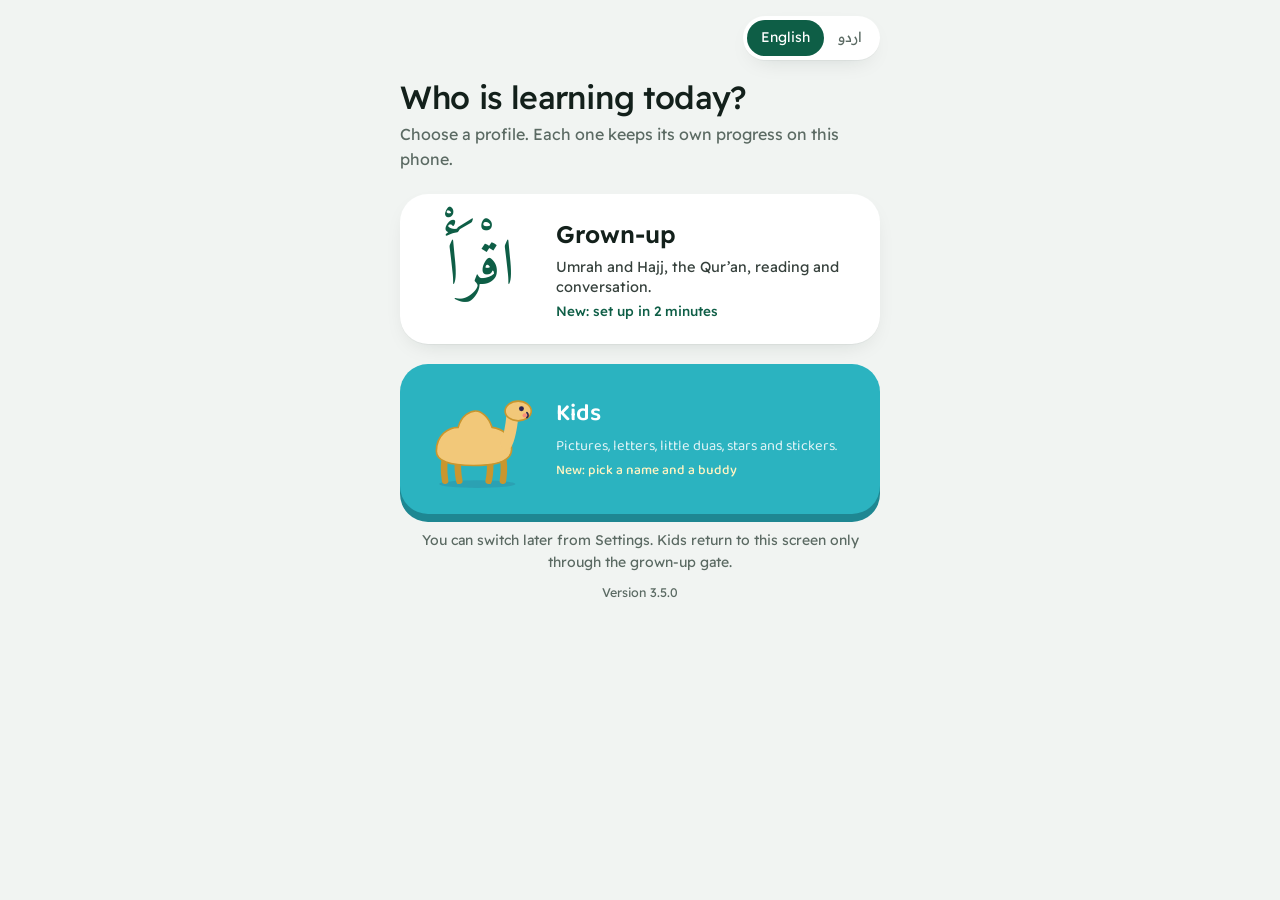
==== commit c7c11599: "v3.5.0: landing page to choose Grown-up or Kids profile, with each profile's progress Co-Authored-By" ====
--- a/index.html
+++ b/index.html
@@ -12,7 +12,7 @@
   <link rel="apple-touch-icon" href="icons/icon-192.png">
   <link rel="preconnect" href="https://fonts.googleapis.com">
   <link rel="preconnect" href="https://fonts.gstatic.com" crossorigin>
-  <link href="https://fonts.googleapis.com/css2?family=Amiri:wght@400;700&family=Amiri+Quran&family=Noto+Nastaliq+Urdu:wght@400;600&family=Readex+Pro:wght@300;400;500;600&display=swap" rel="stylesheet">
+  <link href="https://fonts.googleapis.com/css2?family=Amiri:wght@400;700&family=Baloo+Bhaijaan+2:wght@600&family=Amiri+Quran&family=Noto+Nastaliq+Urdu:wght@400;600&family=Readex+Pro:wght@300;400;500;600&display=swap" rel="stylesheet">
   <link rel="stylesheet" href="css/style.css">
 </head>
 <body>
--- a/css/style.css
+++ b/css/style.css
@@ -89,7 +89,8 @@
 .star-n { font: 600 44px var(--ui); fill: var(--ink); text-anchor: middle; }
 .star-sub { font: 400 12.5px var(--ui); fill: var(--muted); text-anchor: middle; }
 .today-card { background: var(--paper); border-radius: 28px; padding: 22px 20px 20px; box-shadow: var(--shadow); margin: 18px 0 14px; }
-.today-card .btn { width: 100%; margin-top: 6px; }
+.today-card .btn { width: 100%; margin-top: 8px; }
+.today-card.done .btn:not(.primary) { background: transparent; border-color: color-mix(in srgb, var(--mint-ink) 30%, transparent); }
 .today-card.done { background: var(--mint); box-shadow: none; }
 .today-card.done h2 { color: var(--mint-ink); }
 .preview { display: flex; flex-wrap: wrap; gap: 6px 14px; margin: 6px 0 10px; }
@@ -281,3 +282,38 @@
   .tab { flex: none; max-width: none; padding: 12px 0; }
   .page { padding-bottom: 48px; }
 }
+.version { display: flex; align-items: center; justify-content: space-between; gap: 12px; background: var(--paper); border-radius: 20px; padding: 14px 18px; box-shadow: var(--shadow); }
+.version > div { display: grid; gap: 2px; }
+.version b { font-weight: 500; }
+.version small { color: var(--muted); font-size: 13px; }
+.version.has-update { background: var(--mint); box-shadow: none; }
+.note.update { background: var(--mint); border-color: transparent; color: var(--mint-ink); font-weight: 500; }
+.ver-line { margin-top: 4px; font-size: 12.5px; }
+.kids-link { color: var(--green); font-weight: 500; font-size: 15px; text-decoration: underline; text-underline-offset: 3px; }
+a.row-btn { color: inherit; text-decoration: none; }
+.top-row { display: flex; justify-content: flex-end; margin-bottom: 4px; }
+.mode-switch { display: inline-flex; background: var(--paper); border-radius: 999px; padding: 4px; box-shadow: var(--shadow); }
+.mode-switch button { border: 0; background: none; border-radius: 999px; padding: 6px 16px; min-height: 36px; font-size: 14px; font-weight: 500; color: var(--muted); }
+.mode-switch button.on { background: var(--green); color: var(--on-green); }
+
+/* landing: choose a profile */
+.landing { max-width: 520px; margin: 0 auto; min-height: 100dvh; padding: calc(16px + env(safe-area-inset-top)) 20px calc(28px + env(safe-area-inset-bottom)); display: flex; flex-direction: column; }
+.land-top { display: flex; justify-content: flex-end; margin-bottom: 18px; }
+.land-lang { display: inline-flex; background: var(--paper); border-radius: 999px; padding: 4px; box-shadow: var(--shadow); }
+.land-lang button { border: 0; background: none; border-radius: 999px; padding: 6px 14px; min-height: 36px; font-size: 14px; color: var(--muted); }
+.land-lang button.on { background: var(--green); color: var(--on-green); }
+.landing h1 { font-size: 32px; }
+.who { display: grid; grid-template-columns: 120px 1fr; align-items: center; gap: 16px; width: 100%; text-align: start; border: 0; border-radius: 28px; padding: 18px 20px; margin: 10px 0; min-height: 150px; transition: transform .12s ease; }
+.who:active { transform: scale(.985); }
+.who.adult { background: var(--paper); box-shadow: var(--shadow); color: var(--ink); }
+.who.kids { background: #2BB3C0; color: #fff; box-shadow: 0 8px 0 #1E8792; font-family: 'Baloo Bhaijaan 2', var(--ui); }
+.who-art { display: grid; place-items: center; }
+.who.adult .who-art { font-size: 64px; line-height: 1.3; color: var(--green); }
+.who .camel { width: 120px; height: auto; }
+.who-buddy { font-size: 72px; line-height: 1; }
+.who-text { display: grid; gap: 4px; }
+.who-text b { font-size: 24px; font-weight: 600; }
+.who-text small { font-size: 14.5px; opacity: .85; line-height: 1.4; }
+.who-text em { font-style: normal; font-size: 13.5px; font-weight: 500; }
+.who.adult .who-text em { color: var(--green); }
+.who.kids .who-text em { color: #FFF4C2; }
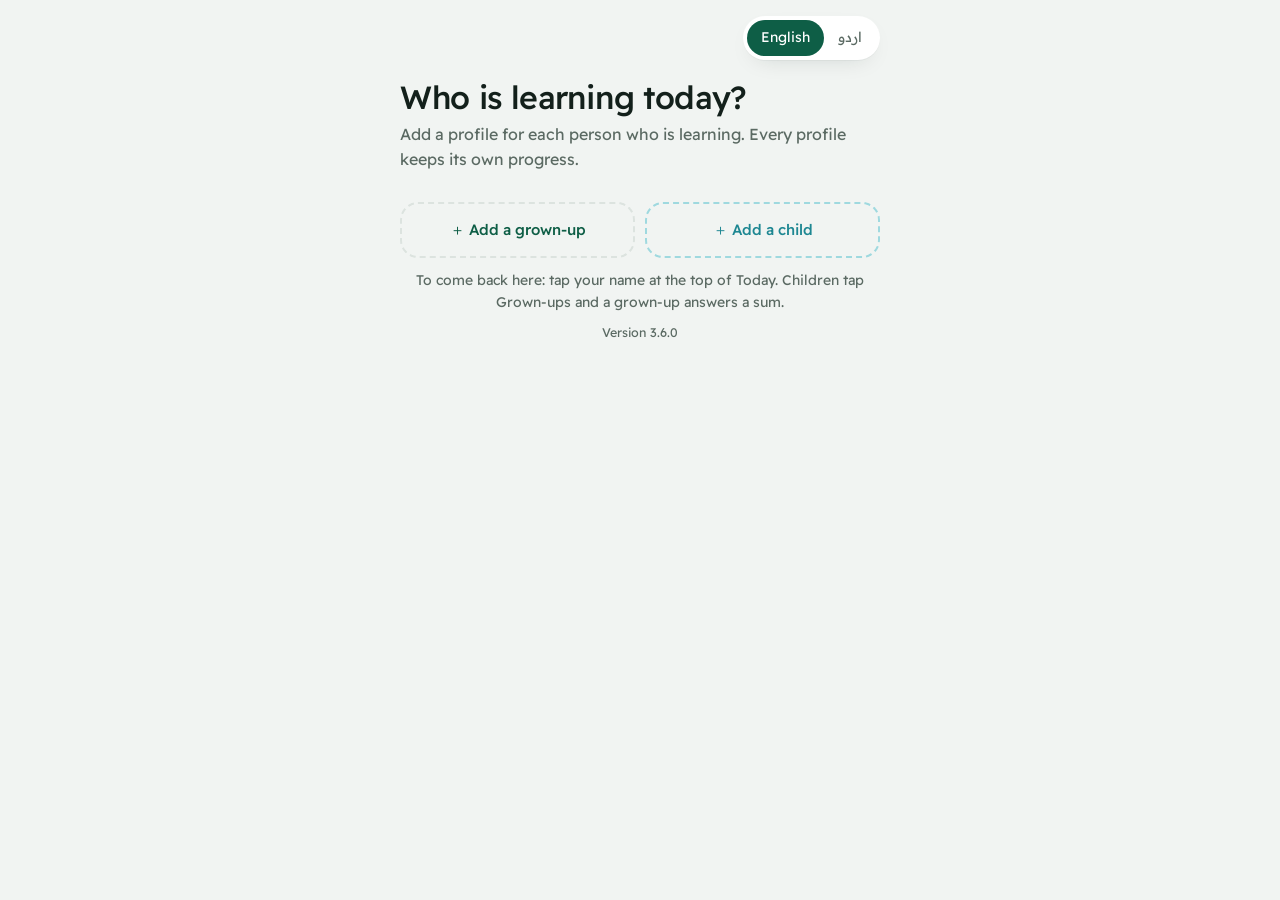
==== commit cb9f8031: "v3.6.0: multiple profiles — any number of grown-ups and children, each with its own saved progress C" ====
--- a/index.html
+++ b/index.html
@@ -14,6 +14,14 @@
   <link rel="preconnect" href="https://fonts.gstatic.com" crossorigin>
   <link href="https://fonts.googleapis.com/css2?family=Amiri:wght@400;700&family=Baloo+Bhaijaan+2:wght@600&family=Amiri+Quran&family=Noto+Nastaliq+Urdu:wght@400;600&family=Readex+Pro:wght@300;400;500;600&display=swap" rel="stylesheet">
   <link rel="stylesheet" href="css/style.css">
+  <script>
+    // Pick this profile's database before the app loads.
+    (function () { try {
+      var list = JSON.parse(localStorage.getItem('kn-profiles') || '[]'), id = localStorage.getItem('kn-active');
+      var p = list.filter(function (x) { return x.id === id && x.type === 'adult'; })[0];
+      window.KN_DB = p ? p.db : 'kn-arabic';
+    } catch (e) { window.KN_DB = 'kn-arabic'; } })();
+  </script>
 </head>
 <body>
   <div id="app"><div class="boot"><div class="boot-mark ar" lang="ar">ع</div></div></div>
--- a/css/style.css
+++ b/css/style.css
@@ -317,3 +317,20 @@
 .who-text em { font-style: normal; font-size: 13.5px; font-weight: 500; }
 .who.adult .who-text em { color: var(--green); }
 .who.kids .who-text em { color: #FFF4C2; }
+
+.profile-chip { display: inline-flex; align-items: center; gap: 8px; border: 0; background: var(--paper); border-radius: 999px; padding: 6px 8px 6px 12px; min-height: 40px; box-shadow: var(--shadow); font-size: 14px; }
+.profile-chip b { font-weight: 500; max-width: 140px; overflow: hidden; text-overflow: ellipsis; white-space: nowrap; }
+.profile-chip i { font-style: normal; background: var(--mint); color: var(--mint-ink); border-radius: 999px; padding: 2px 10px; font-size: 12.5px; font-weight: 500; }
+.who-row { margin: 10px 0; }
+.who-row .who { margin: 0; min-height: 120px; grid-template-columns: 96px 1fr; }
+.who-row .who .camel { width: 96px; }
+.who-row .who-buddy { font-size: 56px; }
+.who-tools { display: flex; gap: 8px; justify-content: flex-end; margin-top: 8px; }
+.add-row { display: grid; grid-template-columns: 1fr 1fr; gap: 10px; margin: 18px 0 6px; }
+.add-btn { min-height: 56px; border-radius: 18px; border: 2px dashed var(--line); background: transparent; color: var(--green); font-weight: 500; font-size: 15px; }
+.add-btn.kids { color: #1E8792; border-color: #9fd9df; }
+.add-form { background: var(--paper); border-radius: 22px; padding: 16px 18px; box-shadow: var(--shadow); margin: 14px 0; }
+.add-form.kids { background: #E6F7F8; }
+.icon-pick { display: flex; flex-wrap: wrap; gap: 8px; margin: 12px 0 4px; }
+.icon-pick button { width: 52px; height: 52px; border-radius: 16px; border: 2px solid var(--line); background: var(--marble); font-size: 26px; }
+.icon-pick button.on { border-color: var(--green); background: var(--mint); }
